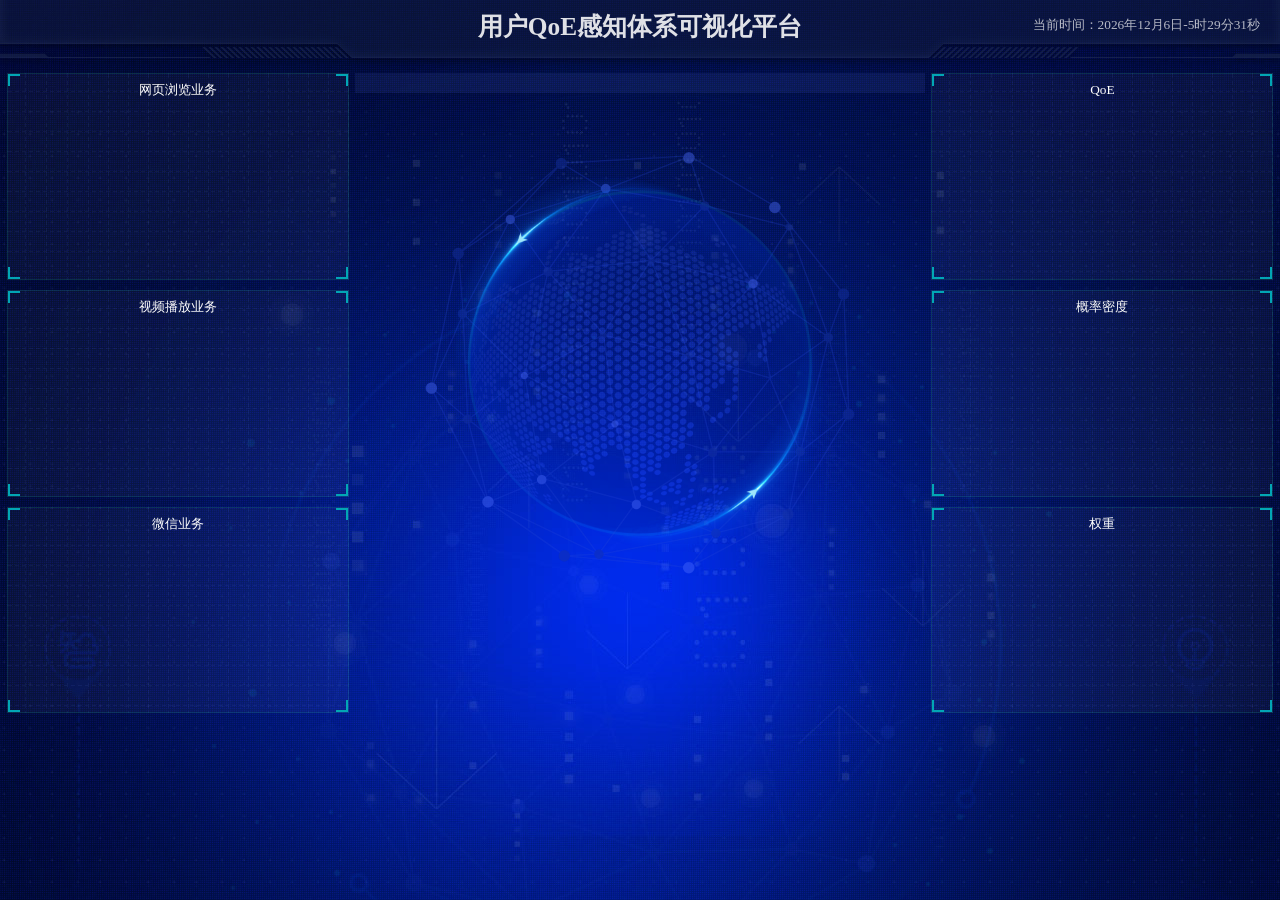
==== QoEDisplay/index.html @ f7675310 "upload" ====
<!DOCTYPE html>
<html lang="en">
  <head>
    <meta charset="UTF-8" />
    <meta name="viewport" content="width=device-width, initial-scale=1.0" />
    <title>用户QoE感知体系可视化平台</title>
    <link rel="stylesheet" href="css/index.css" />
  </head>
  <body>
    <header>
      <h1>用户QoE感知体系可视化平台</h1>
      <div class="show-time"></div>
      <script>
        var t = null;
        t = setTimeout(time, 1000); //开始运行
        function time() {
          clearTimeout(t); //清除定时器
          dt = new Date();
          var y = dt.getFullYear();
          var mt = dt.getMonth() + 1;
          var day = dt.getDate();
          var h = dt.getHours(); //获取时
          var m = dt.getMinutes(); //获取分
          var s = dt.getSeconds(); //获取秒
          document.querySelector(".show-time").innerHTML =
            "当前时间：" +
            y +
            "年" +
            mt +
            "月" +
            day +
            "日-" +
            h +
            "时" +
            m +
            "分" +
            s +
            "秒";
          t = setTimeout(time, 1000); //设定定时器，循环运行
        }
      </script>
    </header>

    <!-- 页面主体 -->
    <section class="mainbox">
      <!-- 左侧盒子 -->
      <div class="column">
        <div class="panel http">
          <h2>网页浏览业务</h2>
          <!-- 图表放置盒子 -->
          <div class="chart"></div>
          <!-- 伪元素绘制盒子下边角 -->
          <div class="panel-footer"></div>
        </div>
        <div class="panel video">
          <h2>视频播放业务</h2>
          <div class="chart"></div>
          <div class="panel-footer"></div>
        </div>
        <div class="panel im">
          <h2>微信业务</h2>
          <div class="chart"></div>
          <div class="panel-footer"></div>
        </div>
      </div>
      <!-- 中间盒子 -->
      <div class="column">
        <!-- 头部 no模块 -->
        <div class="no">
          
        </div>
        <!-- map模块 -->
        <div class="map">
          <div class="map1"></div>
          <div class="map2"></div>
          <div class="map3"></div>
          <div class="chart"></div>
        </div>
      </div>
      <!-- 右侧盒子 -->
      <div class="column">
        <div class="panel q">
          <h2>QoE</h2>
          <div class="chart"></div>
          <div class="panel-footer"></div>
        </div>
        <div class="panel pdf">
          <h2>概率密度</h2>
          <div class="chart"></div>
          <div class="panel-footer"></div>
        </div>
        <div class="panel pie">
          <h2>权重</h2>
          <div class="chart"></div>
          <div class="panel-footer"></div>
        </div>
      </div>
    </section>

    <script src="js/flexible.js"></script>
    <script src="js/echarts.min.js"></script>
    <script src="js/jquery.js"></script>
    <script src="js/index.js"></script>
    
  </body>
</html>
---- QoEDisplay/css/index.css ----
* {
  margin: 0;
  padding: 0;
  box-sizing: border-box;
}
li {
  list-style: none;
}
@font-face {
  font-family: electronicFont;
  src: url(../font/DS-DIGIT.TTF);
}
body {
  background: url(../images//bg.jpg) no-repeat top center;
  line-height: 1.15;
}
header {
  position: relative;
  height: 1.25rem;
  background: url(../images/head_bg.png) no-repeat;
  background-size: 100% 100%;
}
header h1 {
  font-size: 0.475rem;
  color: rgba(255, 255, 255, 0.87);
  text-align: center;
  line-height: 1rem;
}
header .show-time {
  position: absolute;
  top: 0;
  right: 0.375rem;
  line-height: 0.9375rem;
  color: rgba(255, 255, 255, 0.7);
  font-size: 0.25rem;
}
.mainbox {
  display: flex;
  min-width: 1024px;
  max-height: 1920px;
  margin: 0 auto;
  padding: 0.125rem 0.125rem 0;
}
.mainbox .column {
  flex: 3;
}
.mainbox .column:nth-child(2) {
  flex: 5;
  margin: 0 0.125rem 0.1875rem;
  overflow: hidden;
}
.mainbox .panel {
  position: relative;
  height: 3.875rem;
  padding: 0 0.1875rem 0.5rem;
  margin-bottom: 0.1875rem;
  border: 1px solid rgba(25, 186, 139, 0.17);
  background: url(../images/line.png) rgba(255, 255, 255, 0.03);
}
.mainbox .panel::before {
  position: absolute;
  top: 0;
  left: 0;
  width: 10px;
  height: 10px;
  border-left: 2px solid #02a6b5;
  border-top: 2px solid #02a6b5;
  content: '';
}
.mainbox .panel::after {
  position: absolute;
  top: 0;
  right: 0;
  width: 10px;
  height: 10px;
  border-right: 2px solid #02a6b5;
  border-top: 2px solid #02a6b5;
  content: '';
}
.mainbox .panel .panel-footer {
  position: absolute;
  bottom: 0;
  left: 0;
  width: 100%;
}
.mainbox .panel .panel-footer::before {
  position: absolute;
  bottom: 0;
  left: 0;
  width: 10px;
  height: 10px;
  border-left: 2px solid #02a6b5;
  border-bottom: 2px solid #02a6b5;
  content: '';
}
.mainbox .panel .panel-footer::after {
  position: absolute;
  bottom: 0;
  right: 0;
  width: 10px;
  height: 10px;
  border-right: 2px solid #02a6b5;
  border-bottom: 2px solid #02a6b5;
  content: '';
}
.mainbox .panel h2 {
  height: 0.6rem;
  color: #fff;
  line-height: 0.6rem;
  text-align: center;
  font-size: 0.25rem;
  font-weight: 400;
}
.mainbox .panel h2 a {
  color: #a7a7a7;
  text-decoration: none;
  margin: 0 0.125rem;
}
.mainbox .panel h2 .a-active {
  color: #fff;
}
.mainbox .panel .chart {
  height: 3rem;
}
.no {
  background-color: rgba(101, 132, 226, 0.1);
  padding: 0.1875rem;
}
.no .no-hd {
  position: relative;
  border: 1px solid rgba(25, 186, 139, 0.17);
}
.no .no-hd::before {
  position: absolute;
  top: 0;
  left: 0;
  width: 0.375rem;
  height: 0.125rem;
  border-top: 2px solid #02a6b5;
  border-left: 2px solid #02a6b5;
  content: '';
}
.no .no-hd::after {
  position: absolute;
  bottom: 0;
  right: 0;
  width: 0.375rem;
  height: 0.125rem;
  border-bottom: 2px solid #02a6b5;
  border-right: 2px solid #02a6b5;
  content: '';
}
.no .no-hd ul {
  display: flex;
}
.no .no-hd ul li {
  position: relative;
  flex: 1;
  line-height: 1rem;
  font-size: 0.875rem;
  color: #ffeb7b;
  text-align: center;
  font-family: electronicFont;
}
.no .no-hd ul li:first-child::after {
  content: '';
  position: absolute;
  top: 25%;
  right: 0;
  height: 50%;
  width: 1px;
  background-color: rgba(255, 255, 255, 0.3);
}
.no .no-bd ul {
  display: flex;
}
.no .no-bd ul li {
  flex: 1;
  text-align: center;
  color: rgba(255, 255, 255, 0.7);
  font-size: 0.225rem;
  height: 0.5rem;
  line-height: 0.5rem;
  padding-top: 0.125rem;
}
.map {
  position: relative;
  height: 10.125rem;
}
.map .map1 {
  width: 6.475rem;
  height: 6.475rem;
  position: absolute;
  top: 50%;
  left: 50%;
  transform: translate(-50%, -50%);
  background: url(../images/map.png);
  background-size: 100% 100%;
  opacity: 0.3;
}
.map .map2 {
  position: absolute;
  top: 50%;
  left: 50%;
  transform: translate(-50%, -50%);
  width: 8.0375rem;
  height: 8.0375rem;
  background: url(../images/lbx.png);
  background-size: 100% 100%;
  animation: rotate1 15s linear infinite;
  opacity: 0.6;
}
.map .map3 {
  position: absolute;
  top: 50%;
  left: 50%;
  transform: translate(-50%, -50%);
  width: 7.075rem;
  height: 7.075rem;
  background: url(../images/jt.png);
  background-size: 100% 100%;
  animation: rotate2 15s linear infinite;
}
.map .chart {
  position: absolute;
  top: 0;
  left: 0;
  height: 10.125rem;
  width: 100%;
}
@keyframes rotate1 {
  from {
    transform: translate(-50%, -50%) rotate(0deg);
  }
  to {
    transform: translate(-50%, -50%) rotate(360deg);
  }
}
@keyframes rotate2 {
  from {
    transform: translate(-50%, -50%) rotate(360deg);
  }
  to {
    transform: translate(-50%, -50%) rotate(0deg);
  }
}
/* 约束屏幕尺寸 */
@media screen and (max-width: 1024px) {
  html {
    font-size: 42px !important;
  }
}
@media screen and (min-width: 1920px) {
  html {
    font-size: 80px !important;
  }
}
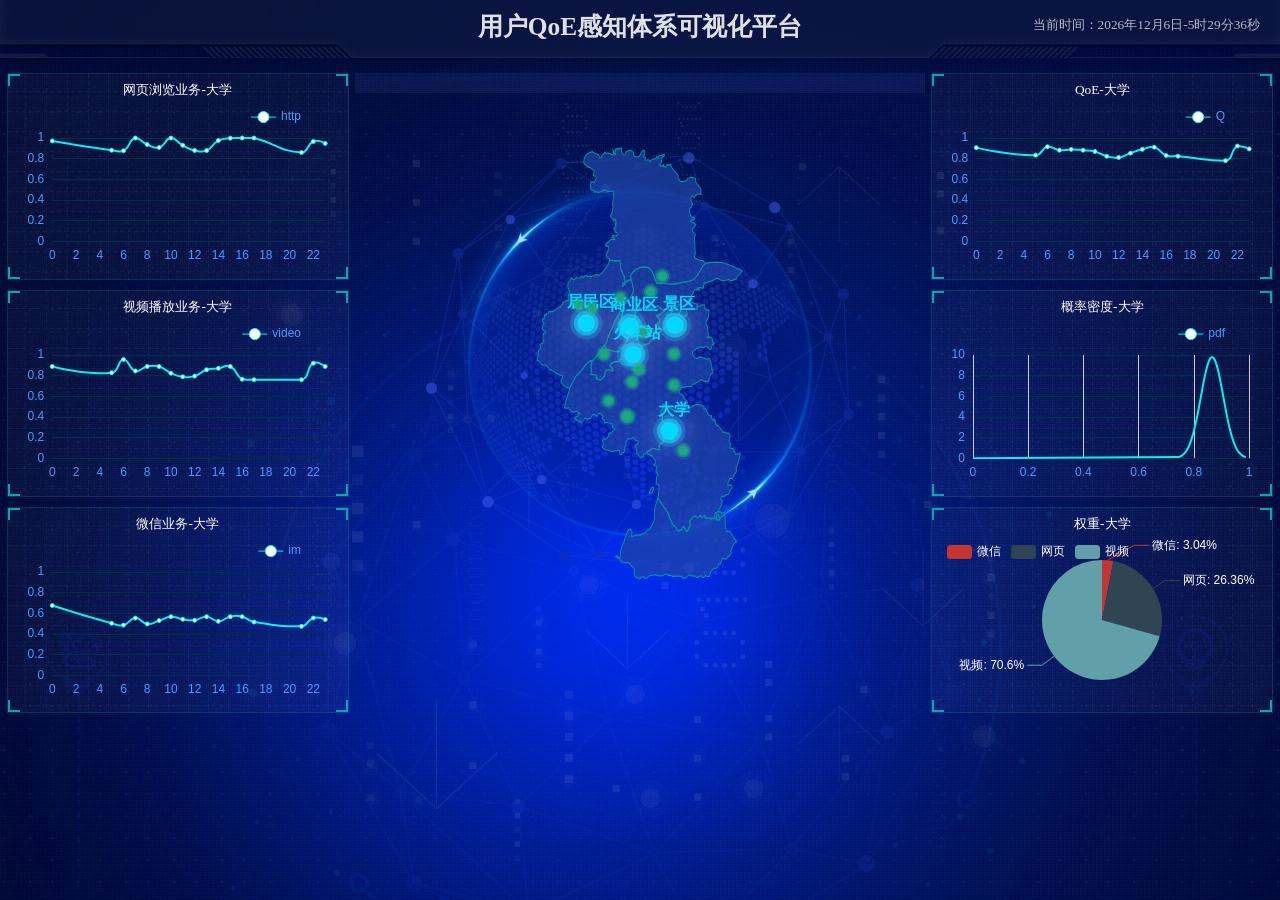
==== commit 42151f00: "feat:Dynamic headers" ====
--- a/QoEDisplay/index.html
+++ b/QoEDisplay/index.html
@@ -46,19 +46,19 @@
       <!-- 左侧盒子 -->
       <div class="column">
         <div class="panel http">
-          <h2>网页浏览业务</h2>
+          <h2>网页浏览业务-大学</h2>
           <!-- 图表放置盒子 -->
           <div class="chart"></div>
           <!-- 伪元素绘制盒子下边角 -->
           <div class="panel-footer"></div>
         </div>
         <div class="panel video">
-          <h2>视频播放业务</h2>
+          <h2>视频播放业务-大学</h2>
           <div class="chart"></div>
           <div class="panel-footer"></div>
         </div>
         <div class="panel im">
-          <h2>微信业务</h2>
+          <h2>微信业务-大学</h2>
           <div class="chart"></div>
           <div class="panel-footer"></div>
         </div>
@@ -80,17 +80,17 @@
       <!-- 右侧盒子 -->
       <div class="column">
         <div class="panel q">
-          <h2>QoE</h2>
+          <h2>QoE-大学</h2>
           <div class="chart"></div>
           <div class="panel-footer"></div>
         </div>
         <div class="panel pdf">
-          <h2>概率密度</h2>
+          <h2>概率密度-大学</h2>
           <div class="chart"></div>
           <div class="panel-footer"></div>
         </div>
         <div class="panel pie">
-          <h2>权重</h2>
+          <h2>权重-大学</h2>
           <div class="chart"></div>
           <div class="panel-footer"></div>
         </div>
